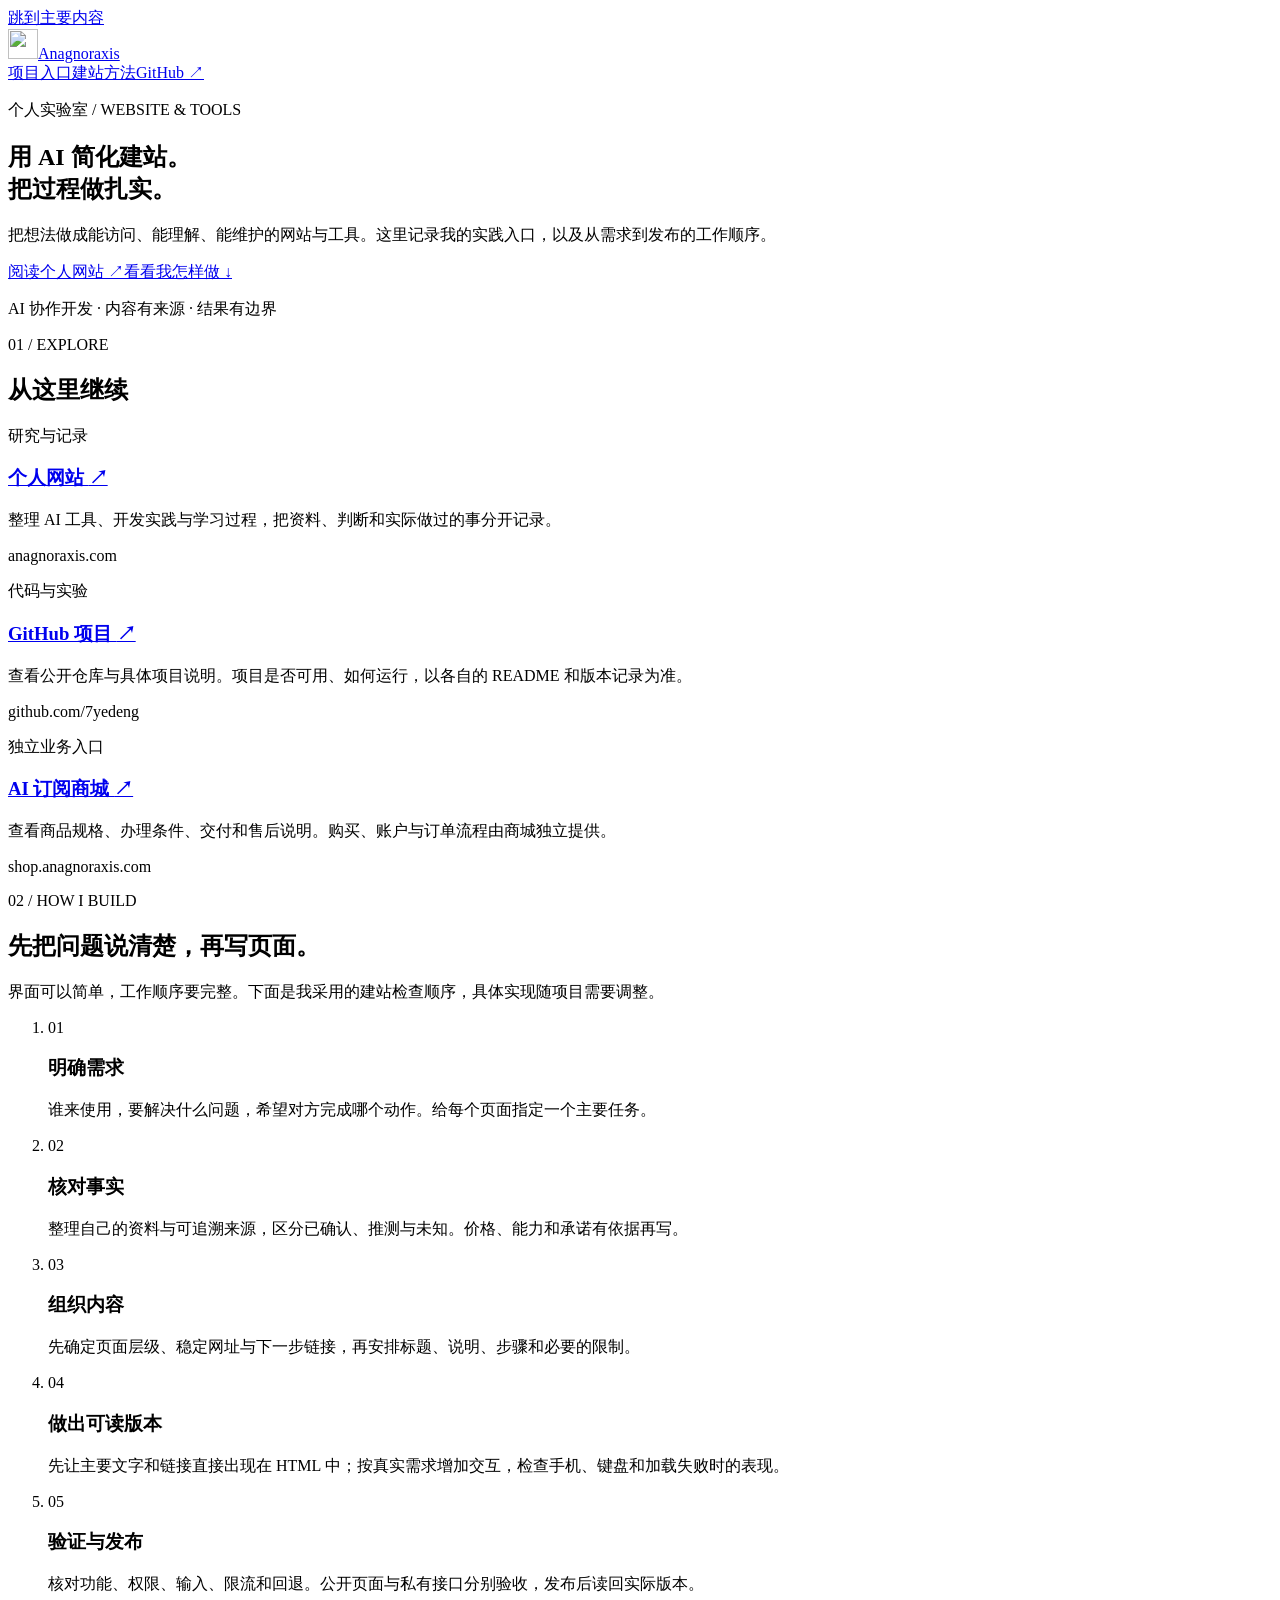
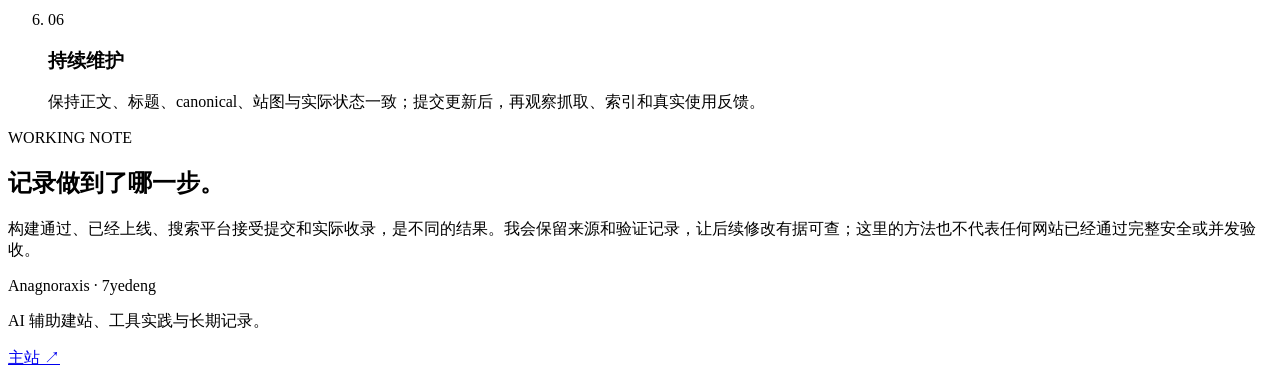
==== index.html @ ed3a9043 "Publish the reviewed personal website" ====
<!doctype html>
<html lang="zh-CN">
<head>
  <meta charset="utf-8">
  <meta name="viewport" content="width=device-width, initial-scale=1">
  <meta name="color-scheme" content="light">
  <title>Anagnoraxis · AI 辅助建站与工具实践</title>
  <meta name="description" content="Anagnoraxis 的个人建站实践首页：用 AI 简化网站与工具开发，记录从需求、内容和页面，到安全验证、发布与搜索可读性的工作方法。">
  <link rel="canonical" href="https://7yedeng.github.io/">
  <meta name="robots" content="index,follow">
  <meta property="og:type" content="website">
  <meta property="og:locale" content="zh_CN">
  <meta property="og:site_name" content="Anagnoraxis">
  <meta property="og:title" content="Anagnoraxis · AI 辅助建站与工具实践">
  <meta property="og:description" content="用 AI 简化建站，把需求、内容、验证与维护串成清楚的步骤。">
  <meta property="og:url" content="https://7yedeng.github.io/">
  <meta property="og:image" content="https://7yedeng.github.io/assets/social.svg">
  <meta name="twitter:card" content="summary">
  <link rel="icon" href="/assets/mark.svg" type="image/svg+xml">
  <link rel="stylesheet" href="/assets/site.css">
  <script type="application/ld+json">{"@context":"https://schema.org","@graph":[{"@type":"Person","@id":"https://7yedeng.github.io/#person","name":"Anagnoraxis","alternateName":"7yedeng","url":"https://7yedeng.github.io/","sameAs":["https://github.com/7yedeng","https://anagnoraxis.com/"]},{"@type":"WebSite","@id":"https://7yedeng.github.io/#website","url":"https://7yedeng.github.io/","name":"Anagnoraxis","inLanguage":"zh-CN","publisher":{"@id":"https://7yedeng.github.io/#person"}},{"@type":"ProfilePage","@id":"https://7yedeng.github.io/#page","url":"https://7yedeng.github.io/","name":"Anagnoraxis · AI 辅助建站与工具实践","isPartOf":{"@id":"https://7yedeng.github.io/#website"},"mainEntity":{"@id":"https://7yedeng.github.io/#person"},"inLanguage":"zh-CN"}]}</script>
</head>
<body>
  <a class="skip" href="#main">跳到主要内容</a>
  <header class="site-header shell">
    <a class="brand" href="/" aria-label="Anagnoraxis 首页"><img src="/assets/mark.svg" alt="" width="30" height="30">Anagnoraxis</a>
    <nav aria-label="主导航"><a href="#projects">项目入口</a><a href="#method">建站方法</a><a href="https://github.com/7yedeng">GitHub <span aria-hidden="true">↗</span></a></nav>
  </header>
  <main id="main" class="shell">
    <section class="hero" aria-labelledby="hero-title">
      <p class="eyebrow"><span aria-hidden="true"></span>个人实验室 / WEBSITE &amp; TOOLS</p>
      <h1 id="hero-title">用 AI 简化建站。<br><span>把过程做扎实。</span></h1>
      <p class="hero-intro">把想法做成能访问、能理解、能维护的网站与工具。这里记录我的实践入口，以及从需求到发布的工作顺序。</p>
      <div class="hero-actions"><a class="button" href="https://anagnoraxis.com/">阅读个人网站 <span aria-hidden="true">↗</span></a><a class="text-link" href="#method">看看我怎样做 <span aria-hidden="true">↓</span></a></div>
      <p class="hero-note">AI 协作开发 · 内容有来源 · 结果有边界</p>
    </section>

    <section id="projects" class="section" aria-labelledby="projects-title">
      <div class="section-heading"><p class="section-label">01 / EXPLORE</p><h2 id="projects-title">从这里继续</h2></div>
      <div class="projects">
        <article class="project"><p class="project-kind">研究与记录</p><h3><a href="https://anagnoraxis.com/">个人网站 <span aria-hidden="true">↗</span></a></h3><p>整理 AI 工具、开发实践与学习过程，把资料、判断和实际做过的事分开记录。</p><p class="project-url">anagnoraxis.com</p></article>
        <article class="project"><p class="project-kind">代码与实验</p><h3><a href="https://github.com/7yedeng?tab=repositories">GitHub 项目 <span aria-hidden="true">↗</span></a></h3><p>查看公开仓库与具体项目说明。项目是否可用、如何运行，以各自的 README 和版本记录为准。</p><p class="project-url">github.com/7yedeng</p></article>
        <article class="project"><p class="project-kind">独立业务入口</p><h3><a href="https://shop.anagnoraxis.com/">AI 订阅商城 <span aria-hidden="true">↗</span></a></h3><p>查看商品规格、办理条件、交付和售后说明。购买、账户与订单流程由商城独立提供。</p><p class="project-url">shop.anagnoraxis.com</p></article>
      </div>
    </section>

    <section id="method" class="section method-section" aria-labelledby="method-title">
      <div class="section-heading"><p class="section-label">02 / HOW I BUILD</p><h2 id="method-title">先把问题说清楚，再写页面。</h2><p>界面可以简单，工作顺序要完整。下面是我采用的建站检查顺序，具体实现随项目需要调整。</p></div>
      <ol class="steps">
        <li><span class="step-number" aria-hidden="true">01</span><div><h3>明确需求</h3><p>谁来使用，要解决什么问题，希望对方完成哪个动作。给每个页面指定一个主要任务。</p></div></li>
        <li><span class="step-number" aria-hidden="true">02</span><div><h3>核对事实</h3><p>整理自己的资料与可追溯来源，区分已确认、推测与未知。价格、能力和承诺有依据再写。</p></div></li>
        <li><span class="step-number" aria-hidden="true">03</span><div><h3>组织内容</h3><p>先确定页面层级、稳定网址与下一步链接，再安排标题、说明、步骤和必要的限制。</p></div></li>
        <li><span class="step-number" aria-hidden="true">04</span><div><h3>做出可读版本</h3><p>先让主要文字和链接直接出现在 HTML 中；按真实需求增加交互，检查手机、键盘和加载失败时的表现。</p></div></li>
        <li><span class="step-number" aria-hidden="true">05</span><div><h3>验证与发布</h3><p>核对功能、权限、输入、限流和回退。公开页面与私有接口分别验收，发布后读回实际版本。</p></div></li>
        <li><span class="step-number" aria-hidden="true">06</span><div><h3>持续维护</h3><p>保持正文、标题、canonical、站图与实际状态一致；提交更新后，再观察抓取、索引和真实使用反馈。</p></div></li>
      </ol>
    </section>

    <aside class="working-note" aria-labelledby="note-title"><p class="section-label">WORKING NOTE</p><h2 id="note-title">记录做到了哪一步。</h2><p>构建通过、已经上线、搜索平台接受提交和实际收录，是不同的结果。我会保留来源和验证记录，让后续修改有据可查；这里的方法也不代表任何网站已经通过完整安全或并发验收。</p></aside>
  </main>
  <footer class="site-footer shell"><p>Anagnoraxis · 7yedeng</p><p>AI 辅助建站、工具实践与长期记录。</p><a href="https://anagnoraxis.com/">主站 <span aria-hidden="true">↗</span></a></footer>
</body>
</html>
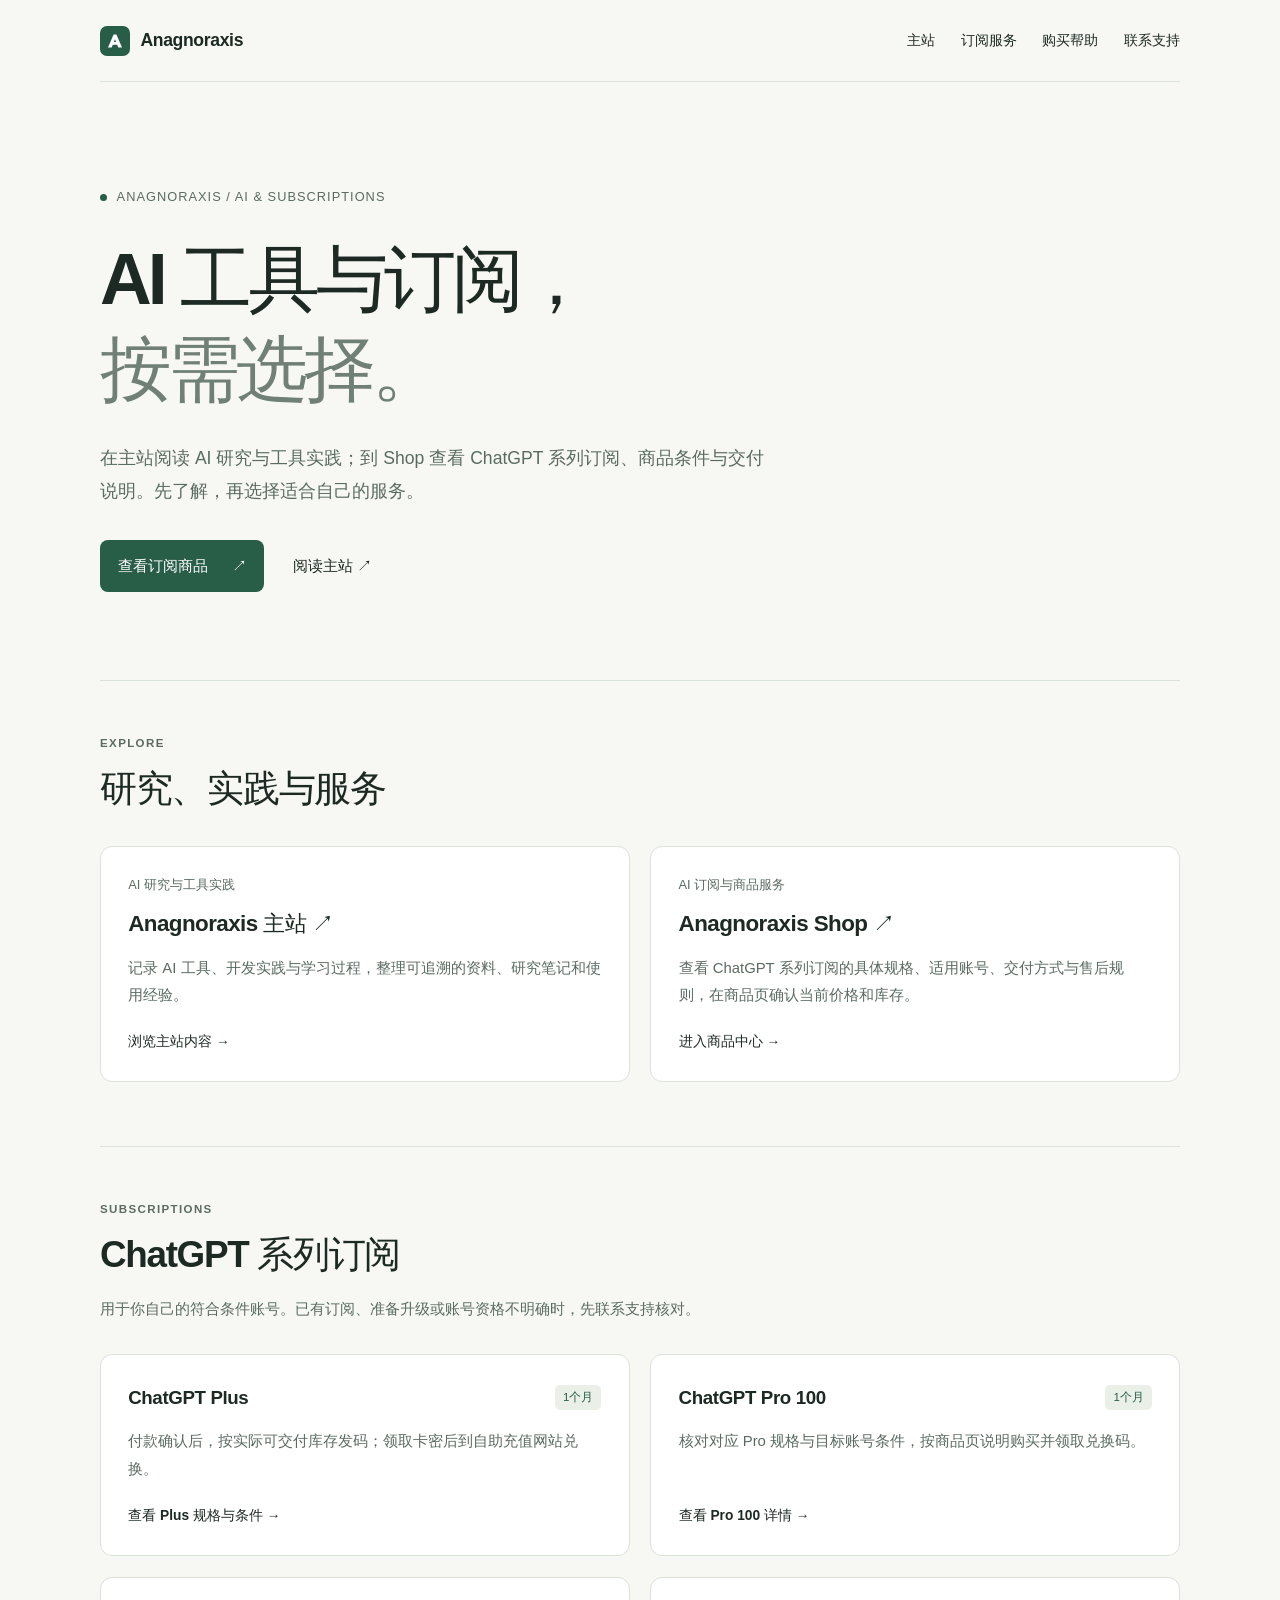
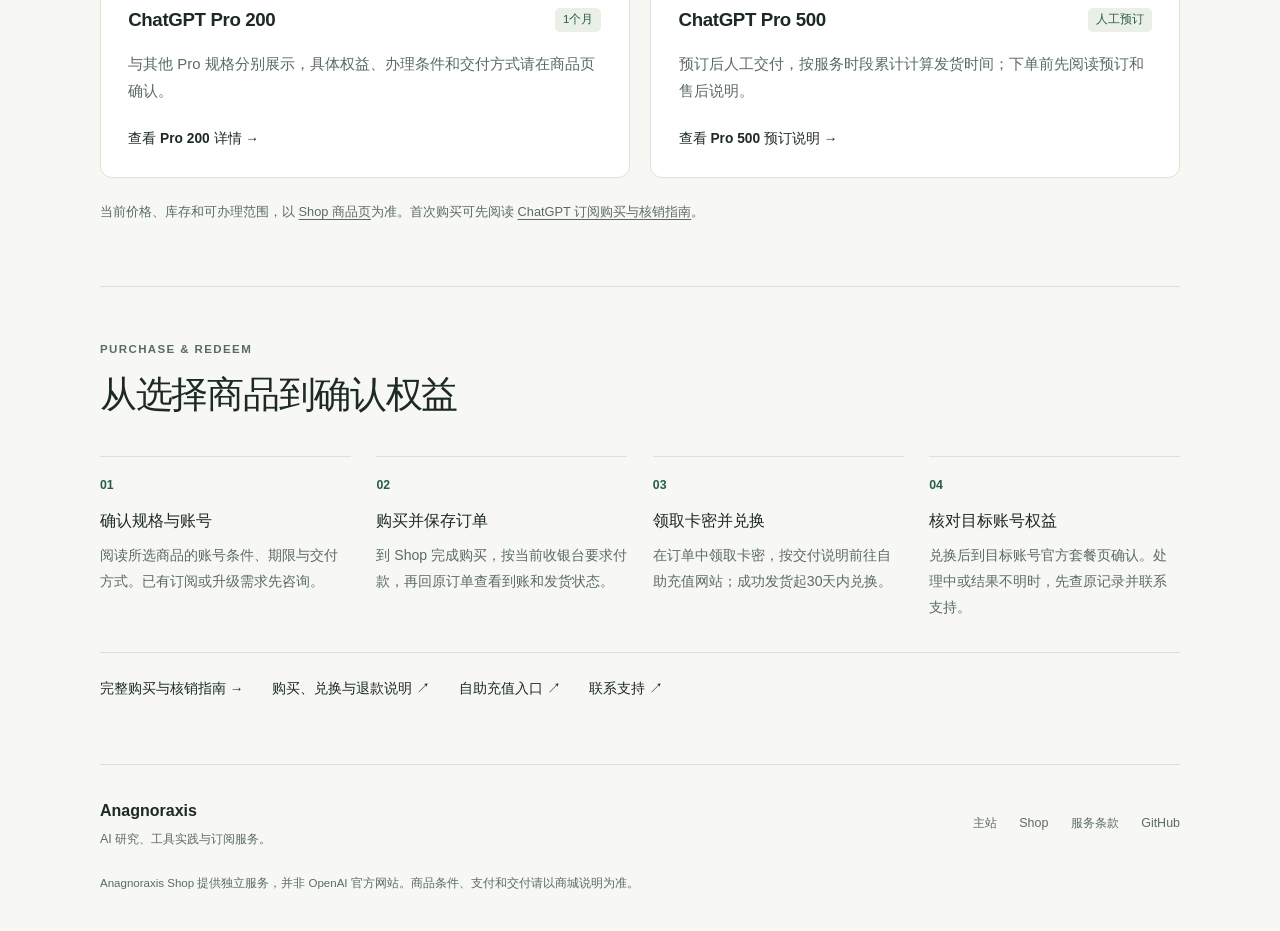
==== commit ac93ec7c: "Present AI subscriptions, original purchase guide and Anagnoraxis project links" ====
--- a/index.html
+++ b/index.html
@@ -4,60 +4,66 @@
   <meta charset="utf-8">
   <meta name="viewport" content="width=device-width, initial-scale=1">
   <meta name="color-scheme" content="light">
-  <title>Anagnoraxis · AI 辅助建站与工具实践</title>
-  <meta name="description" content="Anagnoraxis 的个人建站实践首页：用 AI 简化网站与工具开发，记录从需求、内容和页面，到安全验证、发布与搜索可读性的工作方法。">
+  <title>Anagnoraxis · AI 工具、研究与订阅服务</title>
+  <meta name="description" content="Anagnoraxis 的 AI 研究、工具实践与订阅服务入口。阅读主站研究笔记，查看 Shop 的 ChatGPT Plus、Pro 系列订阅规格，以及购买、卡密交付和兑换说明。">
   <link rel="canonical" href="https://7yedeng.github.io/">
   <meta name="robots" content="index,follow">
   <meta property="og:type" content="website">
   <meta property="og:locale" content="zh_CN">
   <meta property="og:site_name" content="Anagnoraxis">
-  <meta property="og:title" content="Anagnoraxis · AI 辅助建站与工具实践">
-  <meta property="og:description" content="用 AI 简化建站，把需求、内容、验证与维护串成清楚的步骤。">
+  <meta property="og:title" content="Anagnoraxis · AI 工具、研究与订阅服务">
+  <meta property="og:description" content="AI 研究与工具实践，ChatGPT 系列订阅与购买帮助。">
   <meta property="og:url" content="https://7yedeng.github.io/">
   <meta property="og:image" content="https://7yedeng.github.io/assets/social.svg">
   <meta name="twitter:card" content="summary">
   <link rel="icon" href="/assets/mark.svg" type="image/svg+xml">
   <link rel="stylesheet" href="/assets/site.css">
-  <script type="application/ld+json">{"@context":"https://schema.org","@graph":[{"@type":"Person","@id":"https://7yedeng.github.io/#person","name":"Anagnoraxis","alternateName":"7yedeng","url":"https://7yedeng.github.io/","sameAs":["https://github.com/7yedeng","https://anagnoraxis.com/"]},{"@type":"WebSite","@id":"https://7yedeng.github.io/#website","url":"https://7yedeng.github.io/","name":"Anagnoraxis","inLanguage":"zh-CN","publisher":{"@id":"https://7yedeng.github.io/#person"}},{"@type":"ProfilePage","@id":"https://7yedeng.github.io/#page","url":"https://7yedeng.github.io/","name":"Anagnoraxis · AI 辅助建站与工具实践","isPartOf":{"@id":"https://7yedeng.github.io/#website"},"mainEntity":{"@id":"https://7yedeng.github.io/#person"},"inLanguage":"zh-CN"}]}</script>
+  <script type="application/ld+json">{"@context":"https://schema.org","@graph":[{"@type":"Person","@id":"https://7yedeng.github.io/#person","name":"Anagnoraxis","alternateName":"7yedeng","url":"https://7yedeng.github.io/","sameAs":["https://github.com/7yedeng","https://anagnoraxis.com/"]},{"@type":"WebSite","@id":"https://7yedeng.github.io/#website","url":"https://7yedeng.github.io/","name":"Anagnoraxis","inLanguage":"zh-CN","publisher":{"@id":"https://7yedeng.github.io/#person"}},{"@type":"CollectionPage","@id":"https://7yedeng.github.io/#page","url":"https://7yedeng.github.io/","name":"Anagnoraxis · AI 工具、研究与订阅服务","isPartOf":{"@id":"https://7yedeng.github.io/#website"},"about":{"@id":"https://7yedeng.github.io/#person"},"inLanguage":"zh-CN","mainEntity":{"@type":"ItemList","name":"ChatGPT 系列订阅","itemListElement":[{"@type":"ListItem","position":1,"name":"ChatGPT Plus · 1个月","url":"https://shop.anagnoraxis.com/products/chatgpt-plus-month"},{"@type":"ListItem","position":2,"name":"ChatGPT Pro 100 · 1个月","url":"https://shop.anagnoraxis.com/products/chatgpt-pro100-month"},{"@type":"ListItem","position":3,"name":"ChatGPT Pro 200 · 1个月","url":"https://shop.anagnoraxis.com/products/chatgpt-pro200-month"},{"@type":"ListItem","position":4,"name":"ChatGPT Pro 500 · 1个月 · 预订","url":"https://shop.anagnoraxis.com/products/chatgpt-pro500-month"}]}}]}</script>
 </head>
 <body>
   <a class="skip" href="#main">跳到主要内容</a>
   <header class="site-header shell">
     <a class="brand" href="/" aria-label="Anagnoraxis 首页"><img src="/assets/mark.svg" alt="" width="30" height="30">Anagnoraxis</a>
-    <nav aria-label="主导航"><a href="#projects">项目入口</a><a href="#method">建站方法</a><a href="https://github.com/7yedeng">GitHub <span aria-hidden="true">↗</span></a></nav>
+    <nav aria-label="主导航"><a href="https://anagnoraxis.com/">主站</a><a href="#subscriptions">订阅服务</a><a href="#purchase">购买帮助</a><a href="https://shop.anagnoraxis.com/about">联系支持</a></nav>
   </header>
   <main id="main" class="shell">
     <section class="hero" aria-labelledby="hero-title">
-      <p class="eyebrow"><span aria-hidden="true"></span>个人实验室 / WEBSITE &amp; TOOLS</p>
-      <h1 id="hero-title">用 AI 简化建站。<br><span>把过程做扎实。</span></h1>
-      <p class="hero-intro">把想法做成能访问、能理解、能维护的网站与工具。这里记录我的实践入口，以及从需求到发布的工作顺序。</p>
-      <div class="hero-actions"><a class="button" href="https://anagnoraxis.com/">阅读个人网站 <span aria-hidden="true">↗</span></a><a class="text-link" href="#method">看看我怎样做 <span aria-hidden="true">↓</span></a></div>
-      <p class="hero-note">AI 协作开发 · 内容有来源 · 结果有边界</p>
+      <p class="eyebrow"><span aria-hidden="true"></span>ANAGNORAXIS / AI &amp; SUBSCRIPTIONS</p>
+      <h1 id="hero-title">AI 工具与订阅，<br><span>按需选择。</span></h1>
+      <p class="hero-intro">在主站阅读 AI 研究与工具实践；到 Shop 查看 ChatGPT 系列订阅、商品条件与交付说明。先了解，再选择适合自己的服务。</p>
+      <div class="hero-actions"><a class="button" href="https://shop.anagnoraxis.com/products">查看订阅商品 <span aria-hidden="true">↗</span></a><a class="text-link" href="https://anagnoraxis.com/">阅读主站 <span aria-hidden="true">↗</span></a></div>
     </section>
 
-    <section id="projects" class="section" aria-labelledby="projects-title">
-      <div class="section-heading"><p class="section-label">01 / EXPLORE</p><h2 id="projects-title">从这里继续</h2></div>
-      <div class="projects">
-        <article class="project"><p class="project-kind">研究与记录</p><h3><a href="https://anagnoraxis.com/">个人网站 <span aria-hidden="true">↗</span></a></h3><p>整理 AI 工具、开发实践与学习过程，把资料、判断和实际做过的事分开记录。</p><p class="project-url">anagnoraxis.com</p></article>
-        <article class="project"><p class="project-kind">代码与实验</p><h3><a href="https://github.com/7yedeng?tab=repositories">GitHub 项目 <span aria-hidden="true">↗</span></a></h3><p>查看公开仓库与具体项目说明。项目是否可用、如何运行，以各自的 README 和版本记录为准。</p><p class="project-url">github.com/7yedeng</p></article>
-        <article class="project"><p class="project-kind">独立业务入口</p><h3><a href="https://shop.anagnoraxis.com/">AI 订阅商城 <span aria-hidden="true">↗</span></a></h3><p>查看商品规格、办理条件、交付和售后说明。购买、账户与订单流程由商城独立提供。</p><p class="project-url">shop.anagnoraxis.com</p></article>
+    <section class="section" aria-labelledby="explore-title">
+      <div class="section-heading"><p class="section-label">EXPLORE</p><h2 id="explore-title">研究、实践与服务</h2></div>
+      <div class="entries">
+        <article class="entry"><p class="kind">AI 研究与工具实践</p><h3><a href="https://anagnoraxis.com/">Anagnoraxis 主站 <span aria-hidden="true">↗</span></a></h3><p>记录 AI 工具、开发实践与学习过程，整理可追溯的资料、研究笔记和使用经验。</p><a class="detail-link" href="https://anagnoraxis.com/">浏览主站内容 <span aria-hidden="true">→</span></a></article>
+        <article class="entry"><p class="kind">AI 订阅与商品服务</p><h3><a href="https://shop.anagnoraxis.com/">Anagnoraxis Shop <span aria-hidden="true">↗</span></a></h3><p>查看 ChatGPT 系列订阅的具体规格、适用账号、交付方式与售后规则，在商品页确认当前价格和库存。</p><a class="detail-link" href="https://shop.anagnoraxis.com/products">进入商品中心 <span aria-hidden="true">→</span></a></article>
       </div>
     </section>
 
-    <section id="method" class="section method-section" aria-labelledby="method-title">
-      <div class="section-heading"><p class="section-label">02 / HOW I BUILD</p><h2 id="method-title">先把问题说清楚，再写页面。</h2><p>界面可以简单，工作顺序要完整。下面是我采用的建站检查顺序，具体实现随项目需要调整。</p></div>
-      <ol class="steps">
-        <li><span class="step-number" aria-hidden="true">01</span><div><h3>明确需求</h3><p>谁来使用，要解决什么问题，希望对方完成哪个动作。给每个页面指定一个主要任务。</p></div></li>
-        <li><span class="step-number" aria-hidden="true">02</span><div><h3>核对事实</h3><p>整理自己的资料与可追溯来源，区分已确认、推测与未知。价格、能力和承诺有依据再写。</p></div></li>
-        <li><span class="step-number" aria-hidden="true">03</span><div><h3>组织内容</h3><p>先确定页面层级、稳定网址与下一步链接，再安排标题、说明、步骤和必要的限制。</p></div></li>
-        <li><span class="step-number" aria-hidden="true">04</span><div><h3>做出可读版本</h3><p>先让主要文字和链接直接出现在 HTML 中；按真实需求增加交互，检查手机、键盘和加载失败时的表现。</p></div></li>
-        <li><span class="step-number" aria-hidden="true">05</span><div><h3>验证与发布</h3><p>核对功能、权限、输入、限流和回退。公开页面与私有接口分别验收，发布后读回实际版本。</p></div></li>
-        <li><span class="step-number" aria-hidden="true">06</span><div><h3>持续维护</h3><p>保持正文、标题、canonical、站图与实际状态一致；提交更新后，再观察抓取、索引和真实使用反馈。</p></div></li>
-      </ol>
+    <section id="subscriptions" class="section" aria-labelledby="subscriptions-title">
+      <div class="section-heading"><p class="section-label">SUBSCRIPTIONS</p><h2 id="subscriptions-title">ChatGPT 系列订阅</h2><p>用于你自己的符合条件账号。已有订阅、准备升级或账号资格不明确时，先联系支持核对。</p></div>
+      <div class="products">
+        <article class="product"><div class="product-heading"><h3><a href="https://shop.anagnoraxis.com/products/chatgpt-plus-month">ChatGPT Plus</a></h3><span class="tag">1个月</span></div><p>付款确认后，按实际可交付库存发码；领取卡密后到自助充值网站兑换。</p><a class="detail-link" href="https://shop.anagnoraxis.com/products/chatgpt-plus-month">查看 Plus 规格与条件 <span aria-hidden="true">→</span></a></article>
+        <article class="product"><div class="product-heading"><h3><a href="https://shop.anagnoraxis.com/products/chatgpt-pro100-month">ChatGPT Pro 100</a></h3><span class="tag">1个月</span></div><p>核对对应 Pro 规格与目标账号条件，按商品页说明购买并领取兑换码。</p><a class="detail-link" href="https://shop.anagnoraxis.com/products/chatgpt-pro100-month">查看 Pro 100 详情 <span aria-hidden="true">→</span></a></article>
+        <article class="product"><div class="product-heading"><h3><a href="https://shop.anagnoraxis.com/products/chatgpt-pro200-month">ChatGPT Pro 200</a></h3><span class="tag">1个月</span></div><p>与其他 Pro 规格分别展示，具体权益、办理条件和交付方式请在商品页确认。</p><a class="detail-link" href="https://shop.anagnoraxis.com/products/chatgpt-pro200-month">查看 Pro 200 详情 <span aria-hidden="true">→</span></a></article>
+        <article class="product"><div class="product-heading"><h3><a href="https://shop.anagnoraxis.com/products/chatgpt-pro500-month">ChatGPT Pro 500</a></h3><span class="tag">人工预订</span></div><p>预订后人工交付，按服务时段累计计算发货时间；下单前先阅读预订和售后说明。</p><a class="detail-link" href="https://shop.anagnoraxis.com/products/chatgpt-pro500-month">查看 Pro 500 预订说明 <span aria-hidden="true">→</span></a></article>
+      </div>
+      <p class="section-note">当前价格、库存和可办理范围，以 <a href="https://shop.anagnoraxis.com/products">Shop 商品页</a>为准。首次购买可先阅读 <a href="/guides/chatgpt-subscription.html">ChatGPT 订阅购买与核销指南</a>。</p>
     </section>
 
-    <aside class="working-note" aria-labelledby="note-title"><p class="section-label">WORKING NOTE</p><h2 id="note-title">记录做到了哪一步。</h2><p>构建通过、已经上线、搜索平台接受提交和实际收录，是不同的结果。我会保留来源和验证记录，让后续修改有据可查；这里的方法也不代表任何网站已经通过完整安全或并发验收。</p></aside>
+    <section id="purchase" class="section" aria-labelledby="purchase-title">
+      <div class="section-heading"><p class="section-label">PURCHASE &amp; REDEEM</p><h2 id="purchase-title">从选择商品到确认权益</h2></div>
+      <ol class="purchase-flow">
+        <li><span class="flow-number" aria-hidden="true">01</span><h3>确认规格与账号</h3><p>阅读所选商品的账号条件、期限与交付方式。已有订阅或升级需求先咨询。</p></li>
+        <li><span class="flow-number" aria-hidden="true">02</span><h3>购买并保存订单</h3><p>到 Shop 完成购买，按当前收银台要求付款，再回原订单查看到账和发货状态。</p></li>
+        <li><span class="flow-number" aria-hidden="true">03</span><h3>领取卡密并兑换</h3><p>在订单中领取卡密，按交付说明前往自助充值网站；成功发货起30天内兑换。</p></li>
+        <li><span class="flow-number" aria-hidden="true">04</span><h3>核对目标账号权益</h3><p>兑换后到目标账号官方套餐页确认。处理中或结果不明时，先查原记录并联系支持。</p></li>
+      </ol>
+      <div class="help-links"><a href="/guides/chatgpt-subscription.html">完整购买与核销指南 <span aria-hidden="true">→</span></a><a href="https://shop.anagnoraxis.com/terms">购买、兑换与退款说明 <span aria-hidden="true">↗</span></a><a href="https://qianyeit.com/#redeem">自助充值入口 <span aria-hidden="true">↗</span></a><a href="https://shop.anagnoraxis.com/about">联系支持 <span aria-hidden="true">↗</span></a></div>
+    </section>
   </main>
-  <footer class="site-footer shell"><p>Anagnoraxis · 7yedeng</p><p>AI 辅助建站、工具实践与长期记录。</p><a href="https://anagnoraxis.com/">主站 <span aria-hidden="true">↗</span></a></footer>
+  <footer class="site-footer shell"><div><p class="footer-brand">Anagnoraxis</p><p>AI 研究、工具实践与订阅服务。</p></div><nav aria-label="页脚导航"><a href="https://anagnoraxis.com/">主站</a><a href="https://shop.anagnoraxis.com/">Shop</a><a href="https://shop.anagnoraxis.com/terms">服务条款</a><a href="https://github.com/7yedeng">GitHub</a></nav><p class="disclosure">Anagnoraxis Shop 提供独立服务，并非 OpenAI 官方网站。商品条件、支付和交付请以商城说明为准。</p></footer>
 </body>
 </html>
--- a/assets/site.css
+++ b/assets/site.css
@@ -0,0 +1,7 @@
+@charset "UTF-8";
+:root{--paper:#f7f8f4;--ink:#1d2923;--muted:#5b6b62;--line:#dbe2d9;--accent:#285d48;--white:#fff;--soft:#eaf0e7;font-family:Inter,"Segoe UI","PingFang SC","Microsoft YaHei",sans-serif;color:var(--ink);background:var(--paper);font-synthesis:none;line-height:1.7}
+*{box-sizing:border-box}html{scroll-behavior:smooth;scroll-padding-top:2rem}body{margin:0}a{color:inherit;text-decoration-thickness:1px;text-underline-offset:.23em}a:hover{color:var(--accent)}a:focus-visible{outline:3px solid var(--accent);outline-offset:5px;border-radius:3px}img{max-width:100%;height:auto}.shell{width:min(100% - 3rem,1080px);margin-inline:auto}.skip{position:absolute;left:1.5rem;top:-6rem;z-index:5;padding:.7rem 1rem;background:var(--ink);color:var(--white)}.skip:focus{top:1rem}.site-header{display:flex;justify-content:space-between;align-items:center;gap:1.5rem;padding-block:1.6rem;border-bottom:1px solid var(--line)}.brand{display:flex;align-items:center;gap:.65rem;text-decoration:none;font-size:1.1rem;font-weight:720;letter-spacing:-.02em}.site-header nav{display:flex;flex-wrap:wrap;justify-content:flex-end;gap:1.6rem;font-size:.9rem}.site-header nav a{text-decoration:none}.hero{padding-block:6.5rem 5.5rem}.eyebrow,.section-label,.kind,.section-note{color:var(--muted);font-size:.8rem}.eyebrow{display:flex;align-items:center;gap:.6rem;letter-spacing:.08em}.eyebrow span{width:7px;height:7px;border-radius:50%;background:var(--accent)}h1,h2,h3,p{margin:0}h1{font-size:clamp(2.45rem,5.6vw,4.5rem);font-weight:750;line-height:1.25;letter-spacing:-.055em;margin-block:1.7rem}h1 span{color:#718076}.hero-intro{max-width:680px;font-size:1.1rem;color:var(--muted);line-height:1.9}.hero-actions{display:flex;align-items:center;flex-wrap:wrap;gap:1.8rem;margin-top:2rem}.button{display:inline-flex;gap:1.5rem;align-items:center;padding:.8rem 1.1rem;color:var(--white);background:var(--accent);border-radius:8px;text-decoration:none;font-size:.95rem;font-weight:600}.button:hover{background:#1d4635;color:var(--white)}.text-link{font-size:.95rem;text-decoration:none}.section{padding-block:3.3rem 4rem;border-top:1px solid var(--line)}.section-label{font-size:.72rem;letter-spacing:.12em;font-weight:650}.section-heading h2{font-size:clamp(1.7rem,3vw,2.3rem);font-weight:700;letter-spacing:-.035em;line-height:1.4;margin-top:.6rem}.section-heading>p:last-child:not(.section-label){max-width:680px;color:var(--muted);font-size:.95rem;margin-top:1rem}.entries,.products{display:grid;grid-template-columns:repeat(2,minmax(0,1fr));gap:1.3rem;margin-top:2rem}.entry,.product{border:1px solid var(--line);border-radius:12px;background:var(--white);padding:1.7rem;display:flex;flex-direction:column;align-items:flex-start}.entry h3{font-size:1.4rem;margin-block:.65rem .9rem;line-height:1.5;letter-spacing:-.025em}.entry h3 a,.product h3 a{text-decoration:none}.entry>p:not(.kind),.product>p{font-size:.93rem;color:var(--muted);line-height:1.85;flex:1}.detail-link{font-size:.86rem;font-weight:600;margin-top:1.3rem;text-decoration:none}.product-heading{display:flex;flex-wrap:wrap;justify-content:space-between;align-items:center;gap:.6rem 1rem;width:100%;margin-bottom:1rem}.product h3{font-size:1.17rem;line-height:1.6;letter-spacing:-.02em}.tag{background:var(--soft);border-radius:5px;padding:.14rem .5rem;color:var(--accent);font-size:.72rem;white-space:nowrap}.section-note{margin-top:1.4rem}.purchase-flow{display:grid;grid-template-columns:repeat(4,minmax(0,1fr));gap:1.6rem;list-style:none;padding:0;margin:2.2rem 0 0}.purchase-flow li{border-top:1px solid var(--line);padding-top:1.1rem}.flow-number{display:block;color:var(--accent);font-size:.77rem;font-weight:600;margin-bottom:.7rem}.purchase-flow h3{font-size:1rem;line-height:1.7}.purchase-flow p{font-size:.88rem;color:var(--muted);line-height:1.85;margin-top:.5rem}.help-links{display:flex;flex-wrap:wrap;gap:.8rem 1.8rem;margin-top:2rem;padding-top:1.5rem;border-top:1px solid var(--line);font-size:.85rem}.help-links a{text-decoration:none}.site-footer{display:flex;align-items:center;flex-wrap:wrap;justify-content:space-between;gap:1.5rem;border-top:1px solid var(--line);padding-block:2rem 2.3rem;color:var(--muted);font-size:.78rem}.footer-brand{font-weight:700;font-size:1rem;color:var(--ink);margin-bottom:.3rem}.site-footer nav{display:flex;flex-wrap:wrap;gap:.7rem 1.4rem}.site-footer nav a{text-decoration:none}.disclosure{flex-basis:100%;font-size:.72rem}.error-page{min-height:70vh;display:grid;align-content:center;gap:1.2rem}.error-page h1{font-size:3rem;margin:0}.error-page p{color:var(--muted);max-width:40rem}.error-page .button{justify-self:start}
+@media(max-width:760px){.shell{width:calc(100% - 2rem)}.site-header{align-items:flex-start;padding-block:1.2rem}.site-header nav{gap:.7rem 1rem;font-size:.8rem}.brand{font-size:.95rem;white-space:nowrap}.brand img{width:25px;height:25px}.hero{padding-block:4.2rem 3.8rem}.hero-intro{font-size:1rem}.entries,.products{grid-template-columns:1fr}.entry,.product{padding:1.5rem}.purchase-flow{grid-template-columns:repeat(2,minmax(0,1fr))}.section{padding-block:2.7rem 3rem}.site-footer{align-items:flex-start}.hero-actions{gap:1.3rem}}
+@media(max-width:390px){.site-header{flex-direction:column;gap:.9rem}.site-header nav{justify-content:flex-start}.hero{padding-top:3rem}.hero-actions{align-items:flex-start;flex-direction:column}.purchase-flow{grid-template-columns:1fr}h1{font-size:2.35rem}}
+@media(prefers-reduced-motion:reduce){html{scroll-behavior:auto}}
+.guide-shell{max-width:900px}.breadcrumb{display:flex;flex-wrap:wrap;gap:.6rem;color:var(--muted);font-size:.8rem;margin-top:2rem}.breadcrumb a{text-decoration:none}.guide-header{padding-block:2.8rem 2rem}.guide-header h1{font-size:clamp(2rem,4.4vw,3.1rem);line-height:1.35;margin-block:1rem}.guide-lead{color:var(--muted);font-size:1.05rem;line-height:1.9}.article-meta{font-size:.8rem;color:var(--muted);margin-top:1.2rem}.guide-toc{padding:1.6rem 1.8rem;background:var(--soft);border-radius:10px;margin-bottom:2.8rem}.guide-toc h2{font-size:1rem}.guide-toc ol{columns:2;padding-left:1.3rem;margin:.8rem 0 0}.guide-toc li{font-size:.9rem;padding-block:.2rem;break-inside:avoid}.guide-toc a{text-decoration:none}.guide section{margin-block:2.8rem;scroll-margin-top:1.5rem}.guide section h2{font-size:1.5rem;line-height:1.5;letter-spacing:-.025em;margin-bottom:1rem}.guide section h3{font-size:1.06rem;margin-block:1.5rem .6rem}.guide section p,.guide section li{font-size:.97rem;line-height:1.95;color:#405248}.guide section p+p{margin-top:1rem}.guide section li+li{margin-top:.55rem}.guide section ul,.guide section ol{padding-left:1.4rem}.table-wrap{max-width:100%;overflow-x:auto;margin-block:1.5rem;border:1px solid var(--line);border-radius:8px}.table-wrap:focus-visible{outline:3px solid var(--accent);outline-offset:3px}table{border-collapse:collapse;min-width:580px;width:100%;font-size:.86rem;text-align:left;background:var(--white)}th,td{padding:1rem;vertical-align:top;border-bottom:1px solid var(--line)}thead th{background:var(--soft)}tbody tr:last-child th,tbody tr:last-child td{border-bottom:0}tbody th{width:32%;font-weight:600}.guide-next{padding-top:2rem;border-top:1px solid var(--line)}@media(max-width:600px){.guide-toc ol{columns:1}.guide-header{padding-top:2rem}.guide-header h1{font-size:2rem}.guide-toc{padding:1.3rem}.guide section h2{font-size:1.3rem}}
